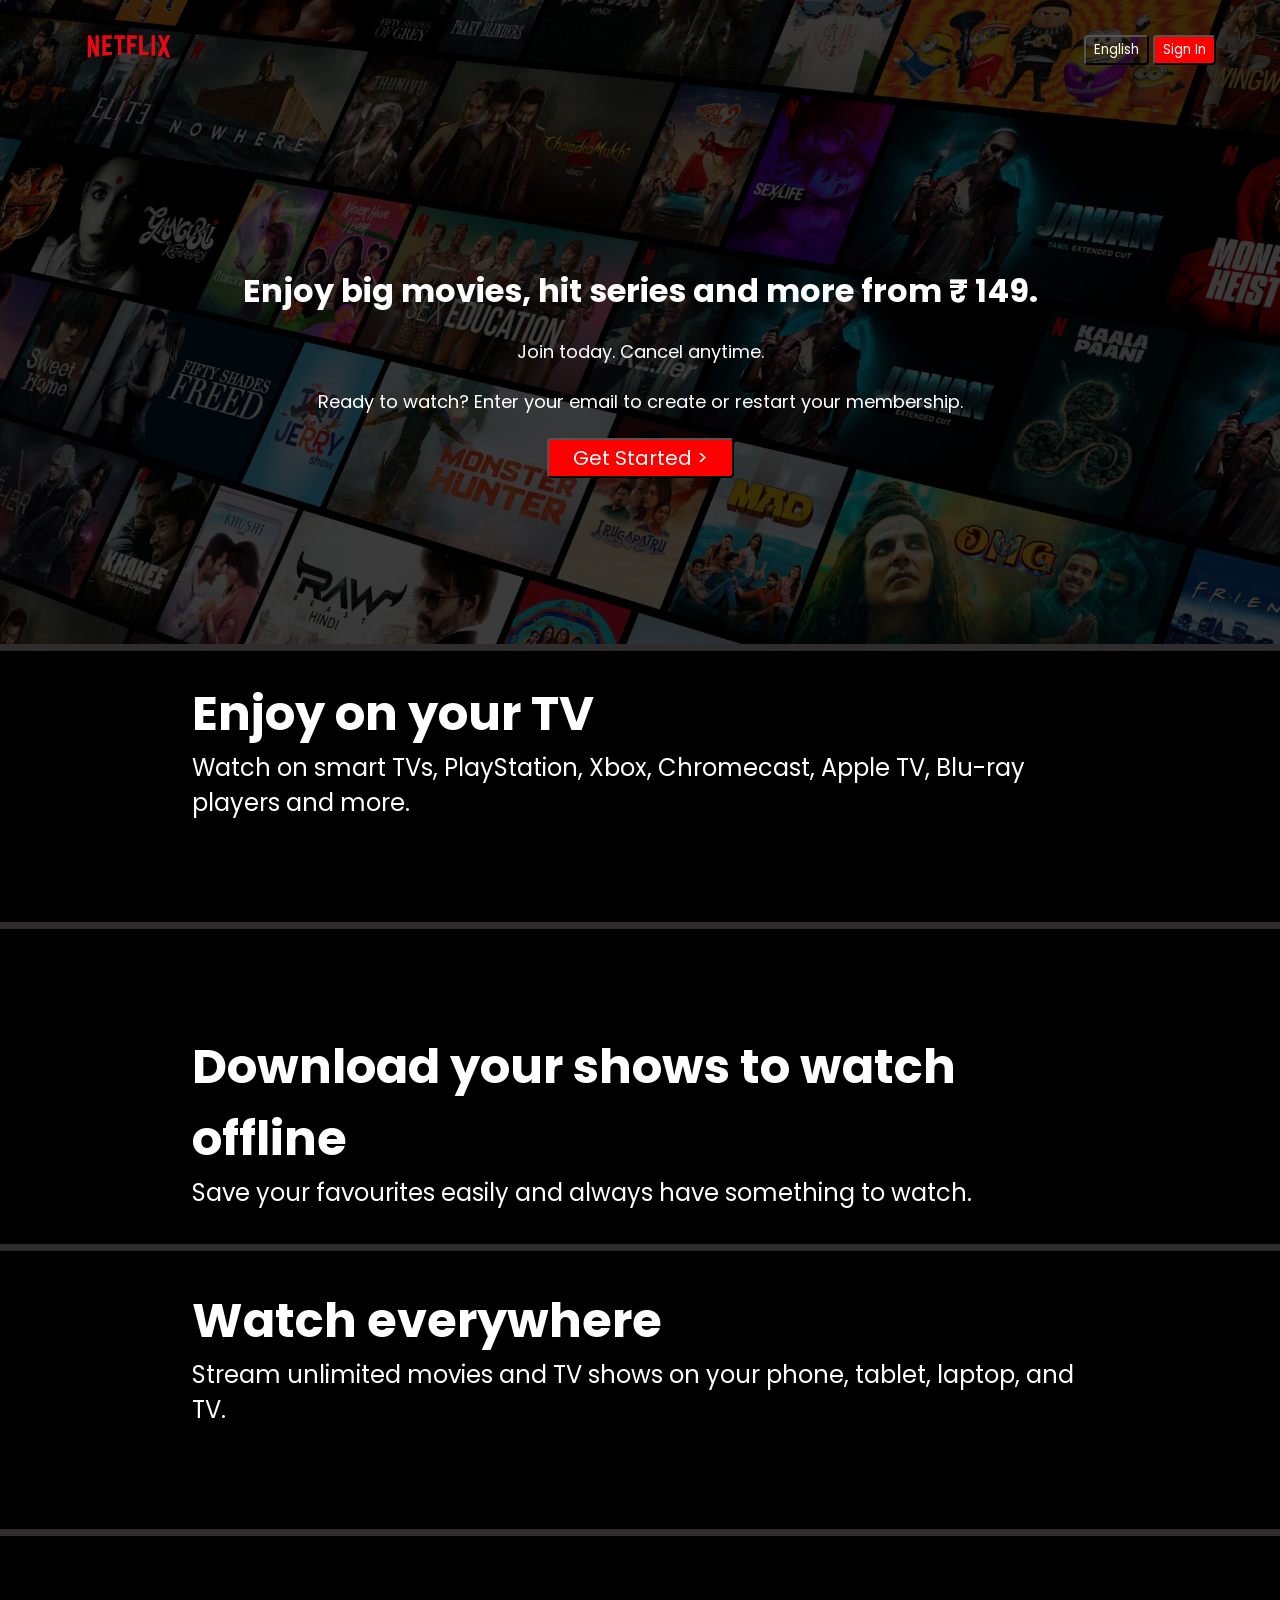
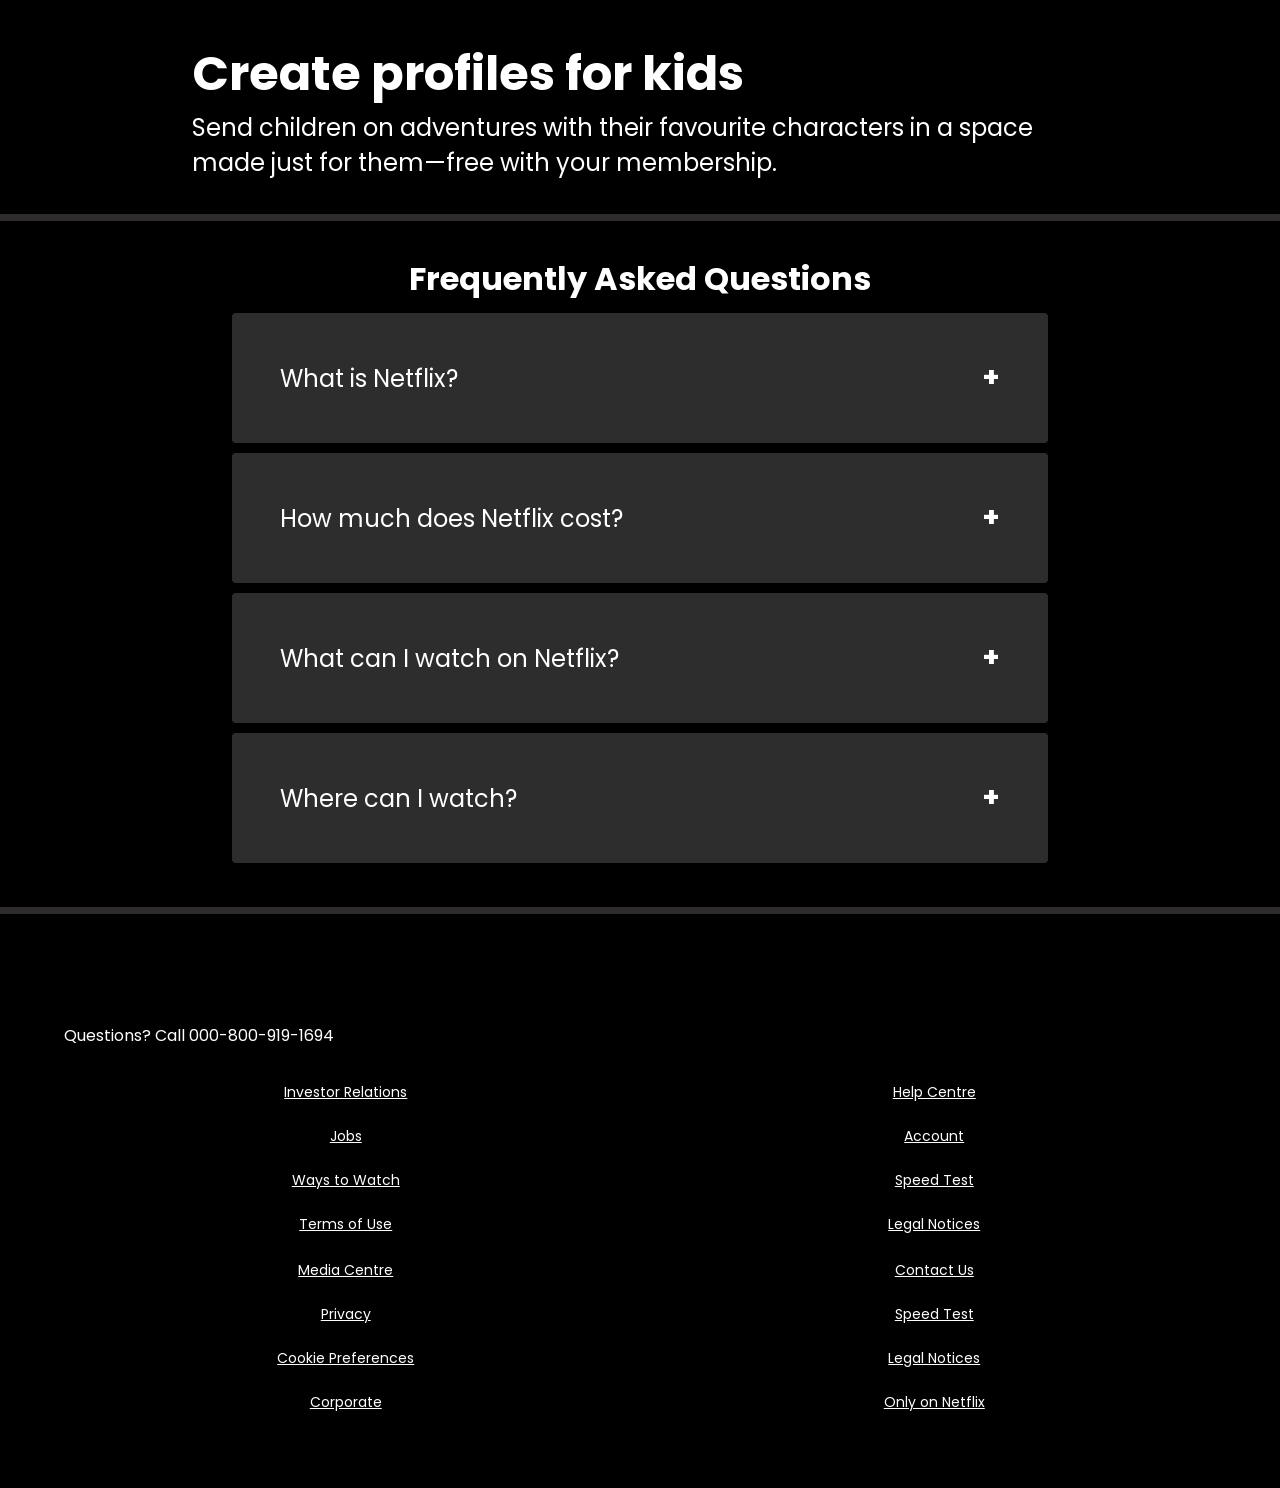
==== movies.html @ da54465b "Initial commit - Netflix clone project" ====
<!DOCTYPE html>
<html lang="en">
<head>
 <meta charset="UTF-8">
 <title>Netflix Movies</title>
 <style>
  body { margin:0; font-family: Arial, sans-serif; background:#000; color:#fff; }
  header {
   display:flex; justify-content:space-between; align-items:center;
   padding:20px; background:#141414;
  }
  header img { width:120px; }
  .logout-btn {
   background:#e50914; border:none; padding:8px 16px; border-radius:4px;
   color:white; font-size:16px; cursor:pointer;
  }

  h2 { margin:20px; }

  .movie-row {
   display:flex;
   overflow-x:auto;
   padding: 0 20px 20px 20px;
   gap:15px;
  }
  .movie {
   min-width:180px;
   background:#222;
   border-radius:6px;
   overflow:hidden;
   cursor:pointer;
   transition: transform 0.2s;
  }
  .movie:hover { transform: scale(1.1); }
  .movie img {
   width:100%; height:250px; object-fit:cover;
  }
  .movie p {
   margin:0; padding:10px; text-align:center;
  }

  /* Scrollbar hidden */
  .movie-row::-webkit-scrollbar { display:none; }
 </style>
</head>
<body>

 <header>
  <img src="Logos-Readability-Netflix-logo.png" alt="Netflix Logo">
  <button class="logout-btn" onclick="logout()">Logout</button>
 </header>

 <h2>Horror</h2>
 <div class="movie-row">
 <div class="movie" onclick="watchMovie('The Nun', 'The Nun - Teaser Trailer IMDb.mp4')">
 <img src="the nun.jpg" alt="The Nun">
 <p>The Nun</p>
</div>

 <div class="movie" onclick="watchMovie('Conjuring', 'The Conjuring - Trailer 3 IMDb.mp4')">
 <img src="the conjuring.jpg" alt="conjuring">
 <p>Conjuring</p>
</div>
<div class="movie" onclick="watchMovie('It', 'It - Trailer 2 IMDb.mp4')">
 <img src="It.jpg" alt="It">
 <p>It</p>
</div>
<div class="movie" onclick="watchMovie('Stree', 'Stree IMDb.mp4')">
 <img src="Stree.jpg" alt="Stree">
 <p>Stree</p>
</div>

<div class="movie" onclick="watchMovie('Evil Dead Rise', 'Evil Dead Rise - Final Review Trailer IMDb.mp4')">
 <img src="evil dead rise.jpg" alt="Evil Dead Rise">
 <p>Evil Dead Rise</p>
</div>

<div class="movie" onclick="watchMovie('The Ritual', 'The Ritual - Official Trailer IMDb.mp4')">
 <img src="the ritual.jpg" alt="The Ritual">
 <p>The Ritual</p>
</div>

<div class="movie" onclick="watchMovie('World War Z', 'World War Z - Version 2 IMDb.mp4')">
 <img src="world war z.webp" alt="World War Z">
 <p>World War Z</p>
</div>




 </div>

 <h2>Action</h2>
 <div class="movie-row">
  <div class="movie john" onclick="watchMovie('John Wick', 'John Wick - Official Trailer - 10th Anniversary IMDb.mp4')">
 <img src="john wick.jpg" alt="John Wick">
 <p>John Wick</p>
</div>

  <div class="movie" onclick="watchMovie('Extraction', 'Extraction - Official Trailer IMDb.mp4')">
 <img src="extraction.jpg" alt="Extraction">
 <p>Extraction</p>
</div>

<div class="movie" onclick="watchMovie('Baahubali The Beginning', 'Baahubali The Beginning - Official Trailer IMDb.mp4')">
 <img src="bahubali.jpg" alt="Baahubali The Beginning ">
 <p>Baahubali The Beginning </p>
</div>

<div class="movie" onclick="watchMovie('Nobody', 'Nobody - Super Bowl 2021 Spot IMDb.mp4')">
 <img src="nobody.jpg" alt="Nobody">
 <p>Nobody</p>
</div>

 <div class="movie" onclick="watchMovie('Kung Fu Hustle', 'Kung Fu Hustle IMDb.mp4')">
 <img src="kung fu hustle.jpg" alt="Kung Fu Hustle">
 <p>Kung Fu Husle</p>
</div>


 <div class="movie" onclick="watchMovie('Lucy', 'Lucy - Trailer 1 IMDb.mp4')">
 <img src="lucy.jpg" alt="Lucy">
 <p>Lucy</p>
</div>

 <div class="movie" onclick="watchMovie('War', 'War - War (2019) Trailer IMDb.mp4')">
 <img src="war.jpg" alt="War">
 <p>War</p>
</div>

 </div>

 <h2>Mystery</h2>
 <div class="movie-row">
  <div class="movie" onclick="watchMovie('Shutter Island', 'Shutter Island - Shutter Island Super Bowl Spot IMDb.mp4')">
 <img src="shutter island.jpg" alt="Shutter Island">
 <p>Shutter Island</p>
</div>

 <div class="movie" onclick="watchMovie('Gone girl', 'Gone Girl - TV Spot IMDb.mp4')">
 <img src="gone girl.jpg" alt="Gone Girl">
 <p>Gone Girl</p>
</div>

 <div class="movie" onclick="watchMovie('The Guilty', 'The Guilty - Official Trailer IMDb.mp4')">
 <img src="the guilty.webp" alt="The Guilty">
 <p>The Guilty</p>
</div>

 <div class="movie" onclick="watchMovie('Sprited Away', 'Spirited Away IMDb.mp4')">
 <img src="sprited away.jpg" alt="Sprited Away">
 <p>Sprited Away</p>
</div>

 <div class="movie" onclick="watchMovie('Parasite', 'Parasite - Trailer 2 IMDb.mp4')">
 <img src="parasite.jpg" alt="Parasite">
 <p>Parasite</p>
</div>

 <div class="movie" onclick="watchMovie('Deep Water', 'Deep Water - Official Trailer IMDb.mp4')">
 <img src="deep water.jpg" alt="Deep Water">
 <p>Deep Water</p>
</div>

 <div class="movie" onclick="watchMovie('Murder Mystery', 'Murder Mystery - Murder Mystery Official Trailer IMDb.mp4')">
 <img src="murder mystery.jpg" alt="Murder Mystery">
 <p>Murder Mystery</p>
</div>


 </div>

 <h2>Comedy</h2>
 <div class="movie-row">
 <div class="movie" onclick="watchMovie('The Mask' ,'The Mask IMDb.mp4')">
 <img src="the mask.jpg" alt="The Mask">
 <p>The Mask</p>
</div>

  <div class="movie" onclick="watchMovie('Home Alone', 'Home Alone IMDb.mp4')">
 <img src="home alone.jpg" alt="Home Alone">
 <p>Home Alone</p>
</div>

 <div class="movie" onclick="watchMovie('Pk' ,'PK - Official Trailer IMDb.mp4')">
 <img src="pk.jpg" alt="Pk">
 <p>Pk</p>
</div>

 <div class="movie" onclick="watchMovie('Red Notice' ,'Red Notice - Official Trailer IMDb.mp4')">
 <img src="red notice.jpg" alt="Red Notice">
 <p>Red Notice</p>
</div>

 <div class="movie" onclick="watchMovie('Housefull 5' ,'Housefull 5 - Trailer [OV] IMDb.mp4')">
 <img src="housefulll 5.jpg" alt="Housefull 5">
 <p>Housefull 5</p>
</div>

 <div class="movie" onclick="watchMovie('The Fall Guy' ,'The Fall Guy - Official Trailer 2 IMDb.mp4')">
 <img src="the fall guy.jpg" alt="The Fall Guy">
 <p>The Fall Guy</p>
</div>

 <div class="movie" onclick="watchMovie('Don t Look Up' ,'Dont Look Up - Official Trailer IMDb.mp4')">
 <img src="Don't_Look_Up_2021_film.jpg" alt="Don't Look Up">
 <p>Don't Look Up</p>
</div>


 </div>

 <script>
 // Protect route
  if(localStorage.getItem("loggedIn") !== "true") {
   window.location.href = "index.html";
  }
 function watchMovie(title, file) {
  window.location.href = "player.html?movie=" + encodeURIComponent(title) + "&file=" + encodeURIComponent(file);
 }

 

  function logout() {
   localStorage.removeItem("loggedIn");
   window.location.href = "index.html";
  }

 </script>

</body>
</html>
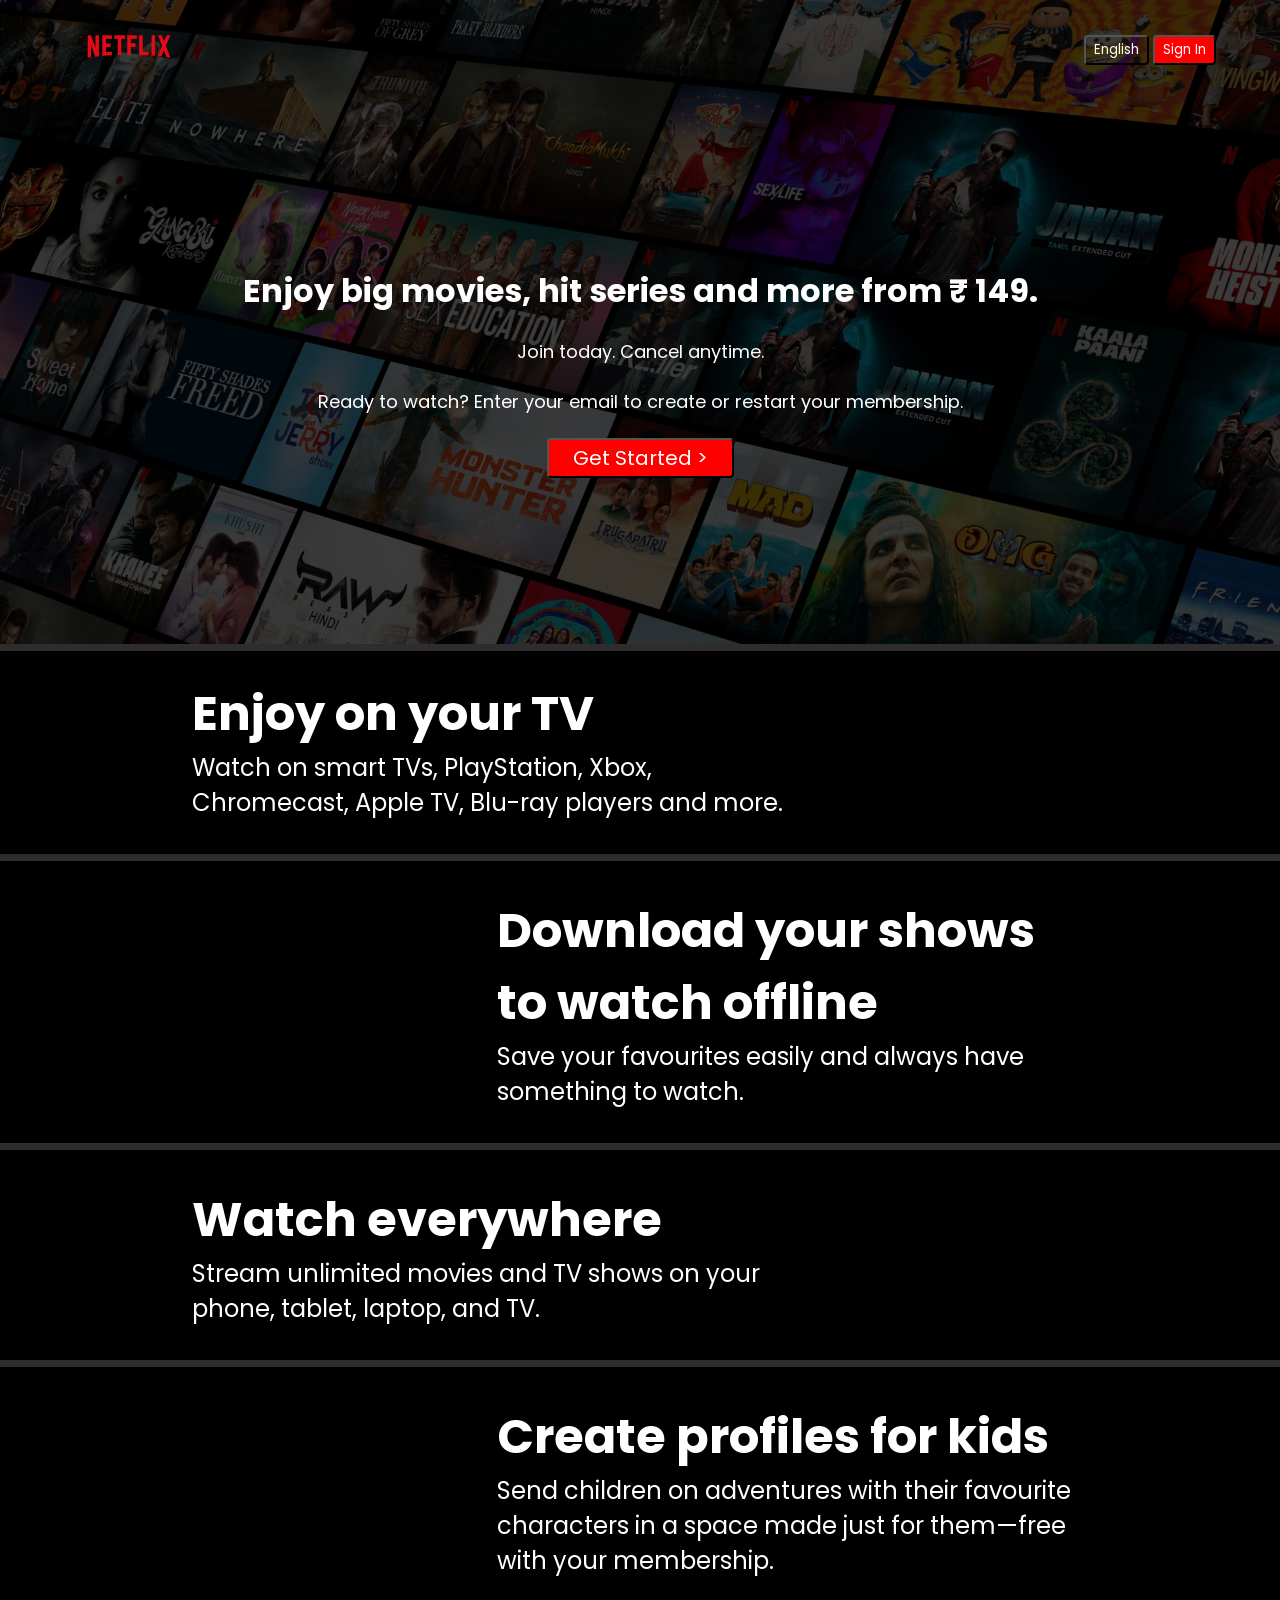
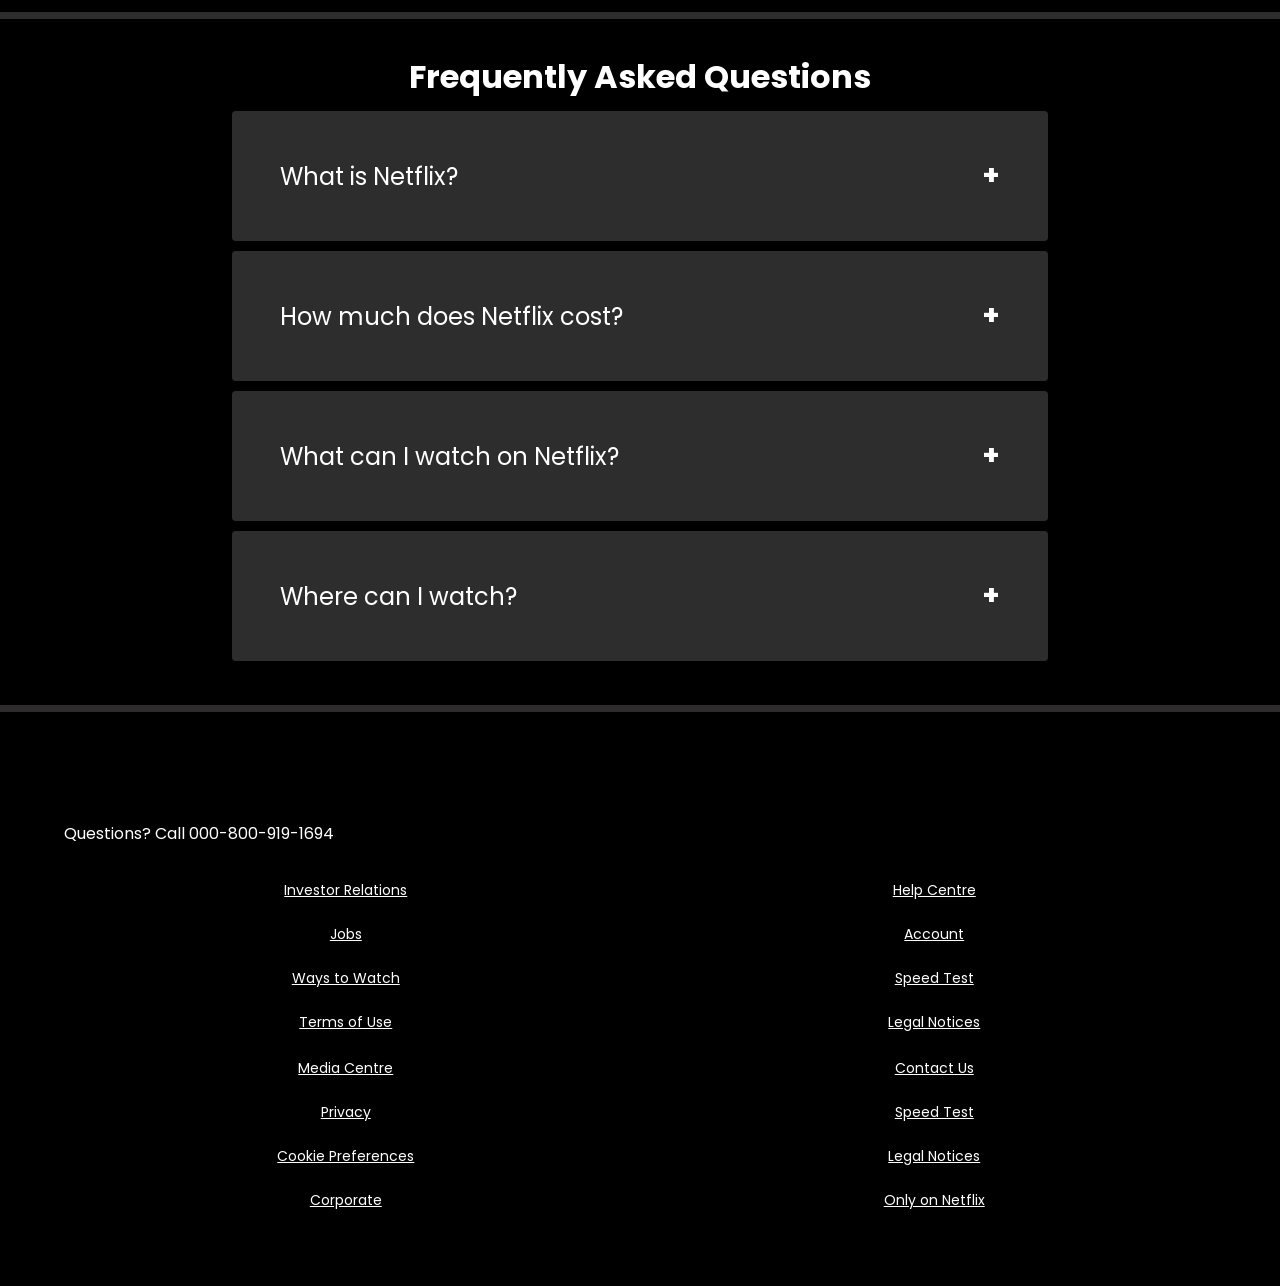
==== commit d6a0f7f2: "Updated Netflix clone UI" ====
--- a/movies.html
+++ b/movies.html
@@ -210,23 +210,8 @@
 
  </div>
 
- <script>
- // Protect route
-  if(localStorage.getItem("loggedIn") !== "true") {
-   window.location.href = "index.html";
-  }
- function watchMovie(title, file) {
-  window.location.href = "player.html?movie=" + encodeURIComponent(title) + "&file=" + encodeURIComponent(file);
- }
-
- 
-
-  function logout() {
-   localStorage.removeItem("loggedIn");
-   window.location.href = "index.html";
-  }
-
- </script>
+
+ <script src="movies.js"></script>
 
 </body>
 </html>
